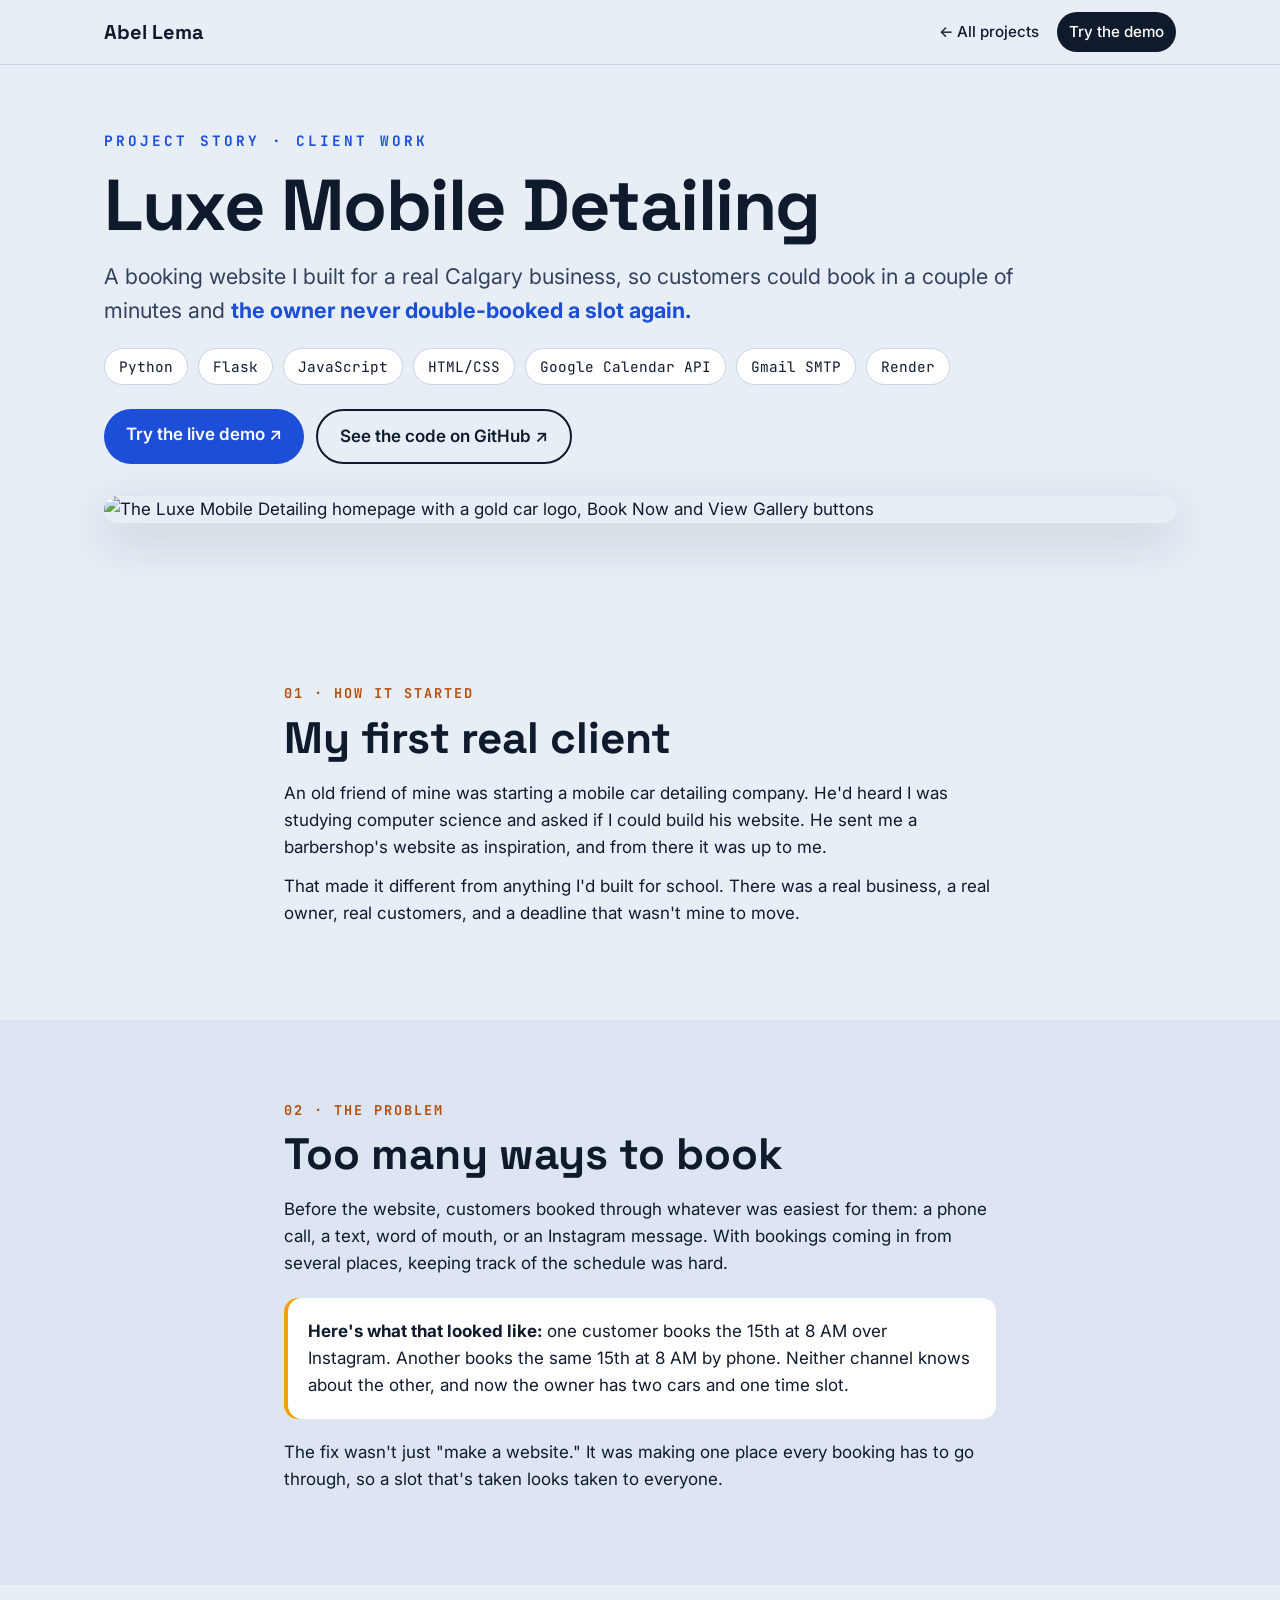
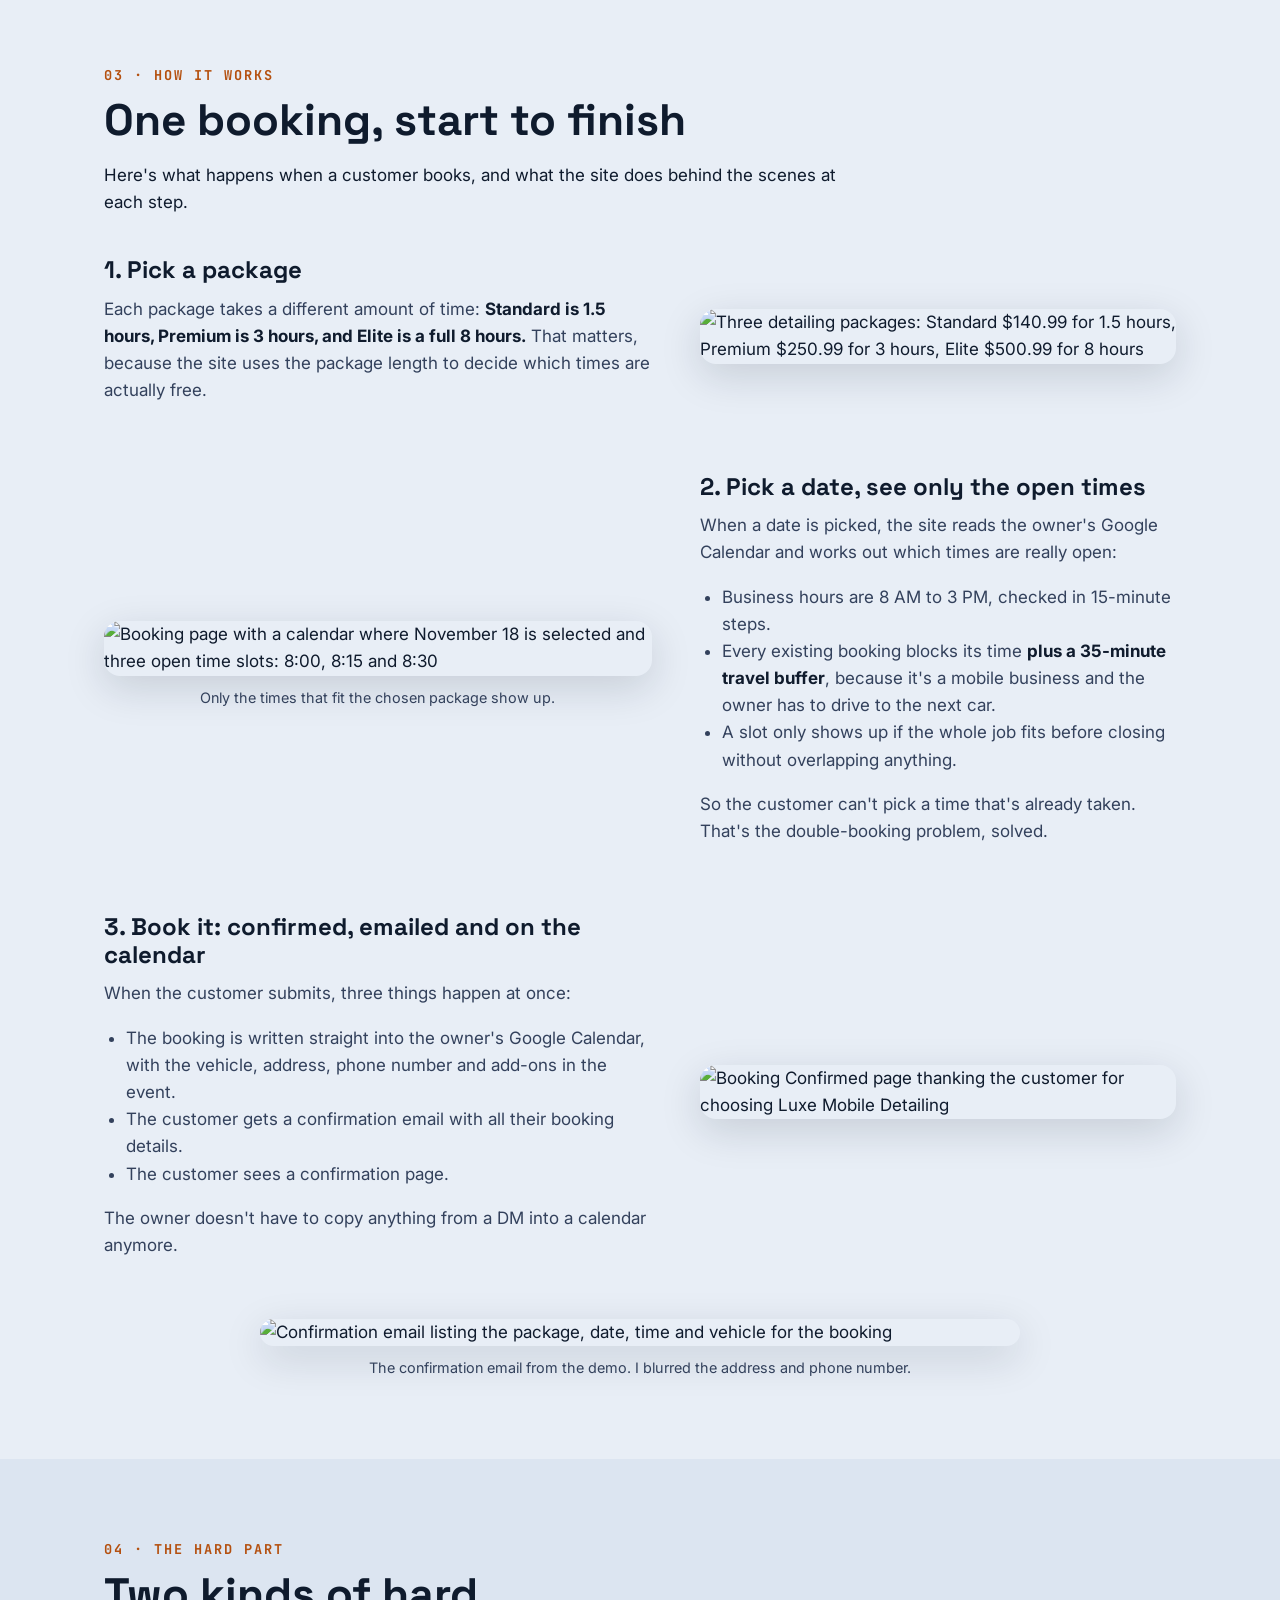
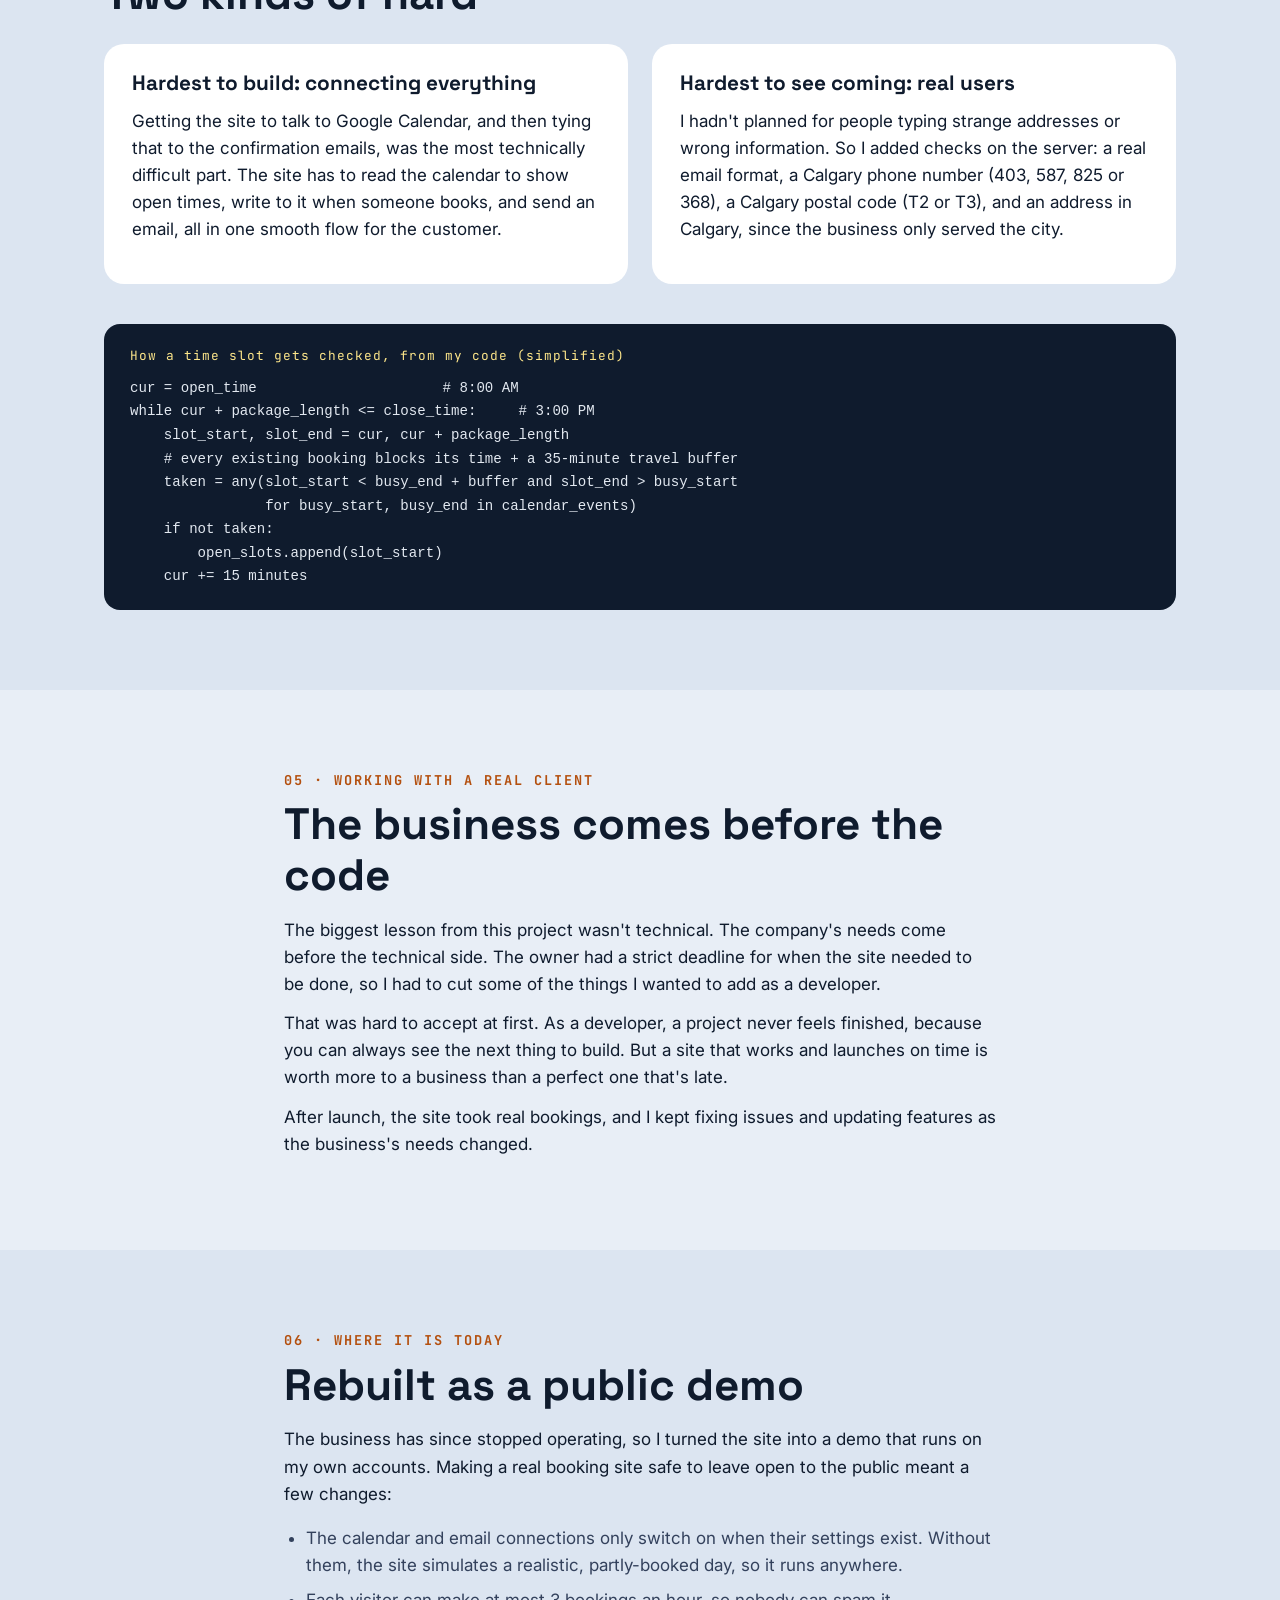
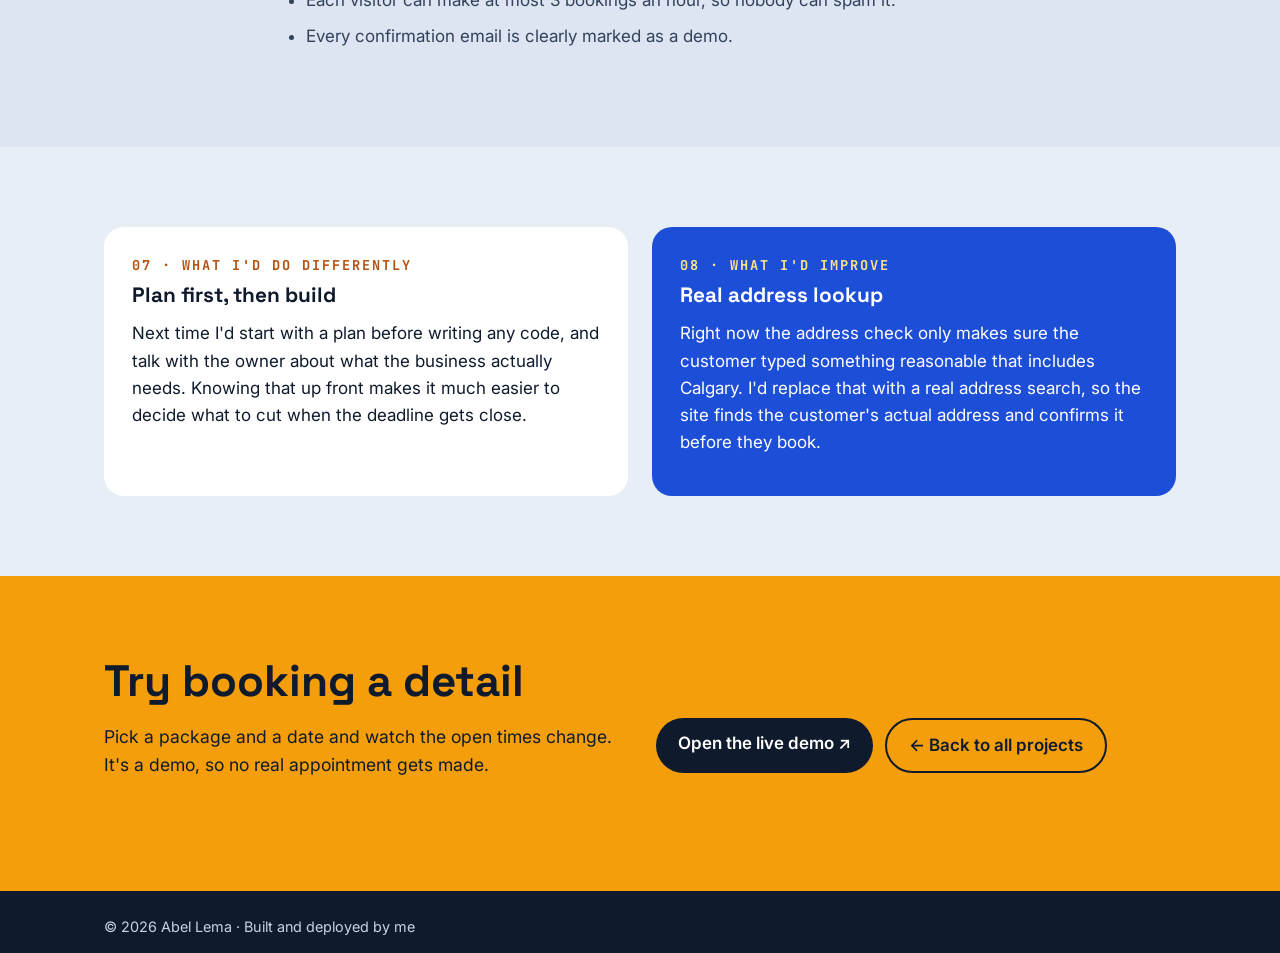
==== luxe.html @ e92a63a0 "Add files via upload" ====
<!doctype html>
<html lang="en">
<head>
  <meta charset="utf-8">
  <meta name="viewport" content="width=device-width, initial-scale=1">
  <title>Luxe Mobile Detailing | Abel Lema</title>
  <meta name="description" content="The story behind the Luxe Mobile Detailing booking website: a real Calgary client, a double-booking problem, and a Flask site connected to Google Calendar and email.">
  <link rel="preconnect" href="https://fonts.googleapis.com">
  <link href="https://fonts.googleapis.com/css2?family=Space+Grotesk:wght@500;700&family=Inter:wght@400;500;600;700&family=JetBrains+Mono:wght@500;700&display=swap" rel="stylesheet">
  <link rel="stylesheet" href="style.css">
</head>
<body>

<header class="nav">
  <div class="wrap nav-inner">
    <a href="index.html" class="logo">Abel Lema</a>
    <nav aria-label="Main">
      <a href="index.html#projects">← All projects</a>
      <a href="https://luxe-detailing-demo.onrender.com/" class="nav-cta" target="_blank" rel="noopener">Try the demo</a>
    </nav>
  </div>
</header>

<main>

  <!-- INTRO -->
  <section class="section case-hero">
    <div class="wrap">
      <p class="eyebrow">PROJECT STORY · CLIENT WORK</p>
      <h1>Luxe Mobile Detailing</h1>
      <p class="case-lead">A booking website I built for a real Calgary business, so customers could book in a couple of minutes and <strong>the owner never double-booked a slot again.</strong></p>
      <ul class="chips chips-light">
        <li>Python</li><li>Flask</li><li>JavaScript</li><li>HTML/CSS</li><li>Google Calendar API</li><li>Gmail SMTP</li><li>Render</li>
      </ul>
      <div class="btn-row">
        <a class="btn btn-primary" href="https://luxe-detailing-demo.onrender.com/" target="_blank" rel="noopener">Try the live demo ↗</a>
        <a class="btn btn-ghost" href="https://github.com/Abt567/luxe-detailing-demo" target="_blank" rel="noopener">See the code on GitHub ↗</a>
      </div>
      <img class="case-shot" src="images/luxe/home.jpg" alt="The Luxe Mobile Detailing homepage with a gold car logo, Book Now and View Gallery buttons">
    </div>
  </section>

  <!-- 1. HOW IT STARTED -->
  <section class="section">
    <div class="wrap narrow">
      <p class="step-num">01 · HOW IT STARTED</p>
      <h2>My first real client</h2>
      <p>An old friend of mine was starting a mobile car detailing company. He'd heard I was studying computer science and asked if I could build his website. He sent me a barbershop's website as inspiration, and from there it was up to me.</p>
      <p>That made it different from anything I'd built for school. There was a real business, a real owner, real customers, and a deadline that wasn't mine to move.</p>
    </div>
  </section>

  <!-- 2. THE PROBLEM -->
  <section class="section section-alt">
    <div class="wrap narrow">
      <p class="step-num">02 · THE PROBLEM</p>
      <h2>Too many ways to book</h2>
      <p>Before the website, customers booked through whatever was easiest for them: a phone call, a text, word of mouth, or an Instagram message. With bookings coming in from several places, keeping track of the schedule was hard.</p>
      <div class="callout">
        <strong>Here's what that looked like:</strong> one customer books the 15th at 8 AM over Instagram. Another books the same 15th at 8 AM by phone. Neither channel knows about the other, and now the owner has two cars and one time slot.
      </div>
      <p style="margin-top:20px">The fix wasn't just "make a website." It was making one place every booking has to go through, so a slot that's taken looks taken to everyone.</p>
    </div>
  </section>

  <!-- 3. THE SOLUTION, STEP BY STEP -->
  <section class="section">
    <div class="wrap">
      <div class="narrow">
        <p class="step-num">03 · HOW IT WORKS</p>
        <h2>One booking, start to finish</h2>
        <p>Here's what happens when a customer books, and what the site does behind the scenes at each step.</p>
      </div>

      <div class="story-row" style="margin-top:40px">
        <div class="story-text">
          <h3>1. Pick a package</h3>
          <p>Each package takes a different amount of time: <strong>Standard is 1.5 hours, Premium is 3 hours, and Elite is a full 8 hours.</strong> That matters, because the site uses the package length to decide which times are actually free.</p>
        </div>
        <figure class="story-img">
          <img src="images/luxe/packages.jpg" alt="Three detailing packages: Standard $140.99 for 1.5 hours, Premium $250.99 for 3 hours, Elite $500.99 for 8 hours">
        </figure>
      </div>

      <div class="story-row flip" style="margin-top:56px">
        <div class="story-text">
          <h3>2. Pick a date, see only the open times</h3>
          <p>When a date is picked, the site reads the owner's Google Calendar and works out which times are really open:</p>
          <ul>
            <li>Business hours are 8 AM to 3 PM, checked in 15-minute steps.</li>
            <li>Every existing booking blocks its time <strong>plus a 35-minute travel buffer</strong>, because it's a mobile business and the owner has to drive to the next car.</li>
            <li>A slot only shows up if the whole job fits before closing without overlapping anything.</li>
          </ul>
          <p>So the customer can't pick a time that's already taken. That's the double-booking problem, solved.</p>
        </div>
        <figure class="story-img">
          <img src="images/luxe/booking.jpg" alt="Booking page with a calendar where November 18 is selected and three open time slots: 8:00, 8:15 and 8:30">
          <figcaption>Only the times that fit the chosen package show up.</figcaption>
        </figure>
      </div>

      <div class="story-row" style="margin-top:56px">
        <div class="story-text">
          <h3>3. Book it: confirmed, emailed and on the calendar</h3>
          <p>When the customer submits, three things happen at once:</p>
          <ul>
            <li>The booking is written straight into the owner's Google Calendar, with the vehicle, address, phone number and add-ons in the event.</li>
            <li>The customer gets a confirmation email with all their booking details.</li>
            <li>The customer sees a confirmation page.</li>
          </ul>
          <p>The owner doesn't have to copy anything from a DM into a calendar anymore.</p>
        </div>
        <figure class="story-img">
          <img src="images/luxe/confirmed.jpg" alt="Booking Confirmed page thanking the customer for choosing Luxe Mobile Detailing">
        </figure>
      </div>

      <figure class="story-img email-shot">
        <img src="images/luxe/email.jpg" alt="Confirmation email listing the package, date, time and vehicle for the booking">
        <figcaption>The confirmation email from the demo. I blurred the address and phone number.</figcaption>
      </figure>
    </div>
  </section>

  <!-- 4. THE HARD PART -->
  <section class="section section-alt">
    <div class="wrap">
      <div class="narrow">
        <p class="step-num">04 · THE HARD PART</p>
        <h2>Two kinds of hard</h2>
      </div>
      <div class="two-col" style="margin-top:24px">
        <div class="card">
          <h3>Hardest to build: connecting everything</h3>
          <p>Getting the site to talk to Google Calendar, and then tying that to the confirmation emails, was the most technically difficult part. The site has to read the calendar to show open times, write to it when someone books, and send an email, all in one smooth flow for the customer.</p>
        </div>
        <div class="card">
          <h3>Hardest to see coming: real users</h3>
          <p>I hadn't planned for people typing strange addresses or wrong information. So I added checks on the server: a real email format, a Calgary phone number (403, 587, 825 or 368), a Calgary postal code (T2 or T3), and an address in Calgary, since the business only served the city.</p>
        </div>
      </div>
      <div class="code-card">
        <p class="code-title">How a time slot gets checked, from my code (simplified)</p>
<pre><code>cur = open_time                      # 8:00 AM
while cur + package_length &lt;= close_time:     # 3:00 PM
    slot_start, slot_end = cur, cur + package_length
    # every existing booking blocks its time + a 35-minute travel buffer
    taken = any(slot_start &lt; busy_end + buffer and slot_end &gt; busy_start
                for busy_start, busy_end in calendar_events)
    if not taken:
        open_slots.append(slot_start)
    cur += 15 minutes</code></pre>
      </div>
    </div>
  </section>

  <!-- 5. WORKING WITH A CLIENT -->
  <section class="section">
    <div class="wrap narrow">
      <p class="step-num">05 · WORKING WITH A REAL CLIENT</p>
      <h2>The business comes before the code</h2>
      <p>The biggest lesson from this project wasn't technical. The company's needs come before the technical side. The owner had a strict deadline for when the site needed to be done, so I had to cut some of the things I wanted to add as a developer.</p>
      <p>That was hard to accept at first. As a developer, a project never feels finished, because you can always see the next thing to build. But a site that works and launches on time is worth more to a business than a perfect one that's late.</p>
      <p>After launch, the site took real bookings, and I kept fixing issues and updating features as the business's needs changed.</p>
    </div>
  </section>

  <!-- 6. TODAY -->
  <section class="section section-alt">
    <div class="wrap narrow">
      <p class="step-num">06 · WHERE IT IS TODAY</p>
      <h2>Rebuilt as a public demo</h2>
      <p>The business has since stopped operating, so I turned the site into a demo that runs on my own accounts. Making a real booking site safe to leave open to the public meant a few changes:</p>
      <ul class="plain-list">
        <li>The calendar and email connections only switch on when their settings exist. Without them, the site simulates a realistic, partly-booked day, so it runs anywhere.</li>
        <li>Each visitor can make at most 3 bookings an hour, so nobody can spam it.</li>
        <li>Every confirmation email is clearly marked as a demo.</li>
      </ul>
    </div>
  </section>

  <!-- 7. LEARNED + NEXT -->
  <section class="section">
    <div class="wrap two-col">
      <div class="card">
        <p class="step-num">07 · WHAT I'D DO DIFFERENTLY</p>
        <h3>Plan first, then build</h3>
        <p>Next time I'd start with a plan before writing any code, and talk with the owner about what the business actually needs. Knowing that up front makes it much easier to decide what to cut when the deadline gets close.</p>
      </div>
      <div class="card card-blue">
        <p class="step-num step-num-light">08 · WHAT I'D IMPROVE</p>
        <h3>Real address lookup</h3>
        <p>Right now the address check only makes sure the customer typed something reasonable that includes Calgary. I'd replace that with a real address search, so the site finds the customer's actual address and confirms it before they book.</p>
      </div>
    </div>
  </section>

  <!-- CTA -->
  <section class="section contact">
    <div class="wrap contact-inner">
      <div>
        <h2>Try booking a detail</h2>
        <p class="lead">Pick a package and a date and watch the open times change. It's a demo, so no real appointment gets made.</p>
      </div>
      <div class="btn-row">
        <a class="btn btn-dark" href="https://luxe-detailing-demo.onrender.com/" target="_blank" rel="noopener">Open the live demo ↗</a>
        <a class="btn btn-ghost" href="index.html#projects">← Back to all projects</a>
      </div>
    </div>
  </section>

</main>

<footer class="footer">
  <div class="wrap">© 2026 Abel Lema · Built and deployed by me</div>
</footer>

</body>
</html>
---- style.css ----
:root {
  --ink: #0F1B2D;
  --muted: #33415C;
  --ground: #E8EEF6;
  --card: #FFFFFF;
  --blue: #1D4ED8;
  --amber: #F59E0B;
  --amber-ink: #B4500F;
  --line: #C9D3E3;
  --radius: 20px;
}

* { box-sizing: border-box; }
html { scroll-behavior: smooth; scroll-padding-top: 72px; }
body {
  margin: 0;
  font-family: Inter, system-ui, sans-serif;
  color: var(--ink);
  background: var(--ground);
  line-height: 1.6;
  font-size: 17px;
}
img { max-width: 100%; display: block; }
a { color: var(--blue); }
h1, h2, h3 { font-family: "Space Grotesk", Inter, sans-serif; line-height: 1.15; margin: 0 0 12px; }
h2 { font-size: clamp(2rem, 4vw, 2.75rem); margin-bottom: 16px; }
h3 { font-size: 1.3rem; }
p { margin: 0 0 12px; }

.wrap { max-width: 1120px; margin: 0 auto; padding: 0 24px; }

/* Nav */
.nav { position: sticky; top: 0; z-index: 10; background: rgba(232, 238, 246, 0.92); backdrop-filter: blur(8px); border-bottom: 1px solid var(--line); }
.nav-inner { display: flex; align-items: center; justify-content: space-between; height: 64px; gap: 16px; }
.logo { font-family: "Space Grotesk", sans-serif; font-weight: 700; font-size: 1.25rem; color: var(--ink); text-decoration: none; }
.nav nav { display: flex; gap: 6px; flex-wrap: wrap; justify-content: flex-end; }
.nav nav a { color: var(--ink); text-decoration: none; font-weight: 500; padding: 8px 12px; border-radius: 999px; font-size: 0.95rem; }
.nav nav a:hover { background: var(--card); }
.nav nav a.nav-cta { background: var(--ink); color: #fff; }

/* Hero */
.hero { padding: 72px 0 80px; }
.hero-inner { display: grid; grid-template-columns: 1.6fr 1fr; gap: 48px; align-items: center; }
.eyebrow { font-family: "JetBrains Mono", monospace; font-weight: 700; letter-spacing: 3px; color: var(--blue); font-size: 0.9rem; }
.hero h1 { font-size: clamp(3.2rem, 9vw, 6rem); letter-spacing: -2px; margin-bottom: 16px; }
.hero-sub { font-weight: 600; font-size: 1.15rem; }
.hero-tag { font-size: 1.35rem; color: var(--muted); }
.hero-tag span { color: var(--blue); font-weight: 700; }
.hero-intro { color: var(--muted); max-width: 60ch; }
.hero-photo { position: relative; aspect-ratio: 1; border-radius: 50%; overflow: hidden; background: var(--card); border: 6px solid var(--card); box-shadow: 0 12px 40px rgba(15, 27, 45, 0.12); }
.hero-photo img { width: 100%; height: 100%; object-fit: cover; }
.photo-fallback { display: none; }
.hero-photo.no-photo { display: grid; place-items: center; background: var(--ink); }
.hero-photo.no-photo img { display: none; }
.hero-photo.no-photo .photo-fallback { display: block; color: #fff; font-family: "Space Grotesk", sans-serif; font-size: 5rem; font-weight: 700; }

/* Buttons */
.btn-row { display: flex; gap: 12px; flex-wrap: wrap; margin-top: 24px; }
.btn { display: inline-block; padding: 12px 22px; border-radius: 999px; font-weight: 600; text-decoration: none; min-height: 44px; }
.btn-primary { background: var(--blue); color: #fff; }
.btn-primary:hover { background: #1E3A8A; }
.btn-ghost { background: transparent; color: var(--ink); border: 2px solid var(--ink); }
.btn-ghost:hover { background: var(--ink); color: #fff; }

/* Sections */
.section { padding: 80px 0; }
.section-alt { background: #DCE5F1; }
.lead { font-size: 1.1rem; color: var(--muted); margin-bottom: 32px; max-width: 65ch; }
.card { background: var(--card); border-radius: var(--radius); padding: 28px; }
.card-blue { background: var(--blue); color: #fff; }
.card-dark { background: var(--ink); color: #fff; }
.small-note { color: var(--muted); font-size: 0.95rem; }

/* About */
.about-grid { display: grid; grid-template-columns: 1.4fr 1fr; gap: 24px; align-items: start; }
.about-story p { color: var(--muted); }
.about-side { display: flex; flex-direction: column; gap: 24px; }
.value-list, .goal-list { list-style: none; padding: 0; margin: 0; display: flex; flex-direction: column; gap: 10px; }
.goal-list span { font-weight: 700; color: var(--amber-ink); margin-right: 6px; }

/* Skills */
.comp-grid { display: grid; grid-template-columns: repeat(3, 1fr); gap: 20px; margin-bottom: 24px; }
.comp h3 { color: var(--blue); }
.comp p { color: var(--muted); margin: 0; }
.chips { list-style: none; padding: 0; margin: 0; display: flex; flex-wrap: wrap; gap: 10px; }
.chips li { font-family: "JetBrains Mono", monospace; font-size: 0.9rem; padding: 6px 14px; border: 1px solid rgba(255, 255, 255, 0.35); border-radius: 999px; }

/* Timeline */
.timeline { list-style: none; margin: 0; padding: 0 0 0 32px; border-left: 4px solid var(--line); display: flex; flex-direction: column; gap: 36px; }
.timeline li { position: relative; }
.timeline li::before { content: ""; position: absolute; left: -45px; top: 4px; width: 22px; height: 22px; border-radius: 50%; background: var(--amber); border: 4px solid var(--ground); }
.timeline li.t-now::before { background: var(--blue); }
.t-date { font-family: "JetBrains Mono", monospace; font-weight: 700; color: var(--amber-ink); font-size: 0.9rem; margin-bottom: 4px; }
.t-now .t-date { color: var(--blue); }
.timeline p:not(.t-date) { color: var(--muted); max-width: 72ch; }

/* Projects */
.proj-grid { display: grid; grid-template-columns: repeat(2, 1fr); gap: 24px; }
.proj { display: flex; flex-direction: column; }
.proj-img { border-radius: 12px; margin-bottom: 18px; border: 1px solid var(--line); aspect-ratio: 16 / 9; object-fit: cover; width: 100%; }
.proj .tags { font-family: "JetBrains Mono", monospace; font-size: 0.85rem; color: var(--blue); }
.proj ul { color: var(--muted); padding-left: 20px; margin: 0 0 20px; flex: 1; }
.proj .btn { align-self: flex-start; }
.badge { font-family: "JetBrains Mono", monospace; font-size: 0.75rem; background: #FEF3C7; color: var(--amber-ink); padding: 3px 10px; border-radius: 999px; vertical-align: middle; }

/* Achievements */
.ach-grid { display: grid; grid-template-columns: repeat(auto-fit, minmax(200px, 1fr)); gap: 20px; }
.ach-big { font-family: "Space Grotesk", sans-serif; font-weight: 700; font-size: 2.2rem; color: var(--blue); margin-bottom: 4px; }
.ach p:last-child { color: var(--muted); margin: 0; }

/* Contact */
.contact { background: var(--amber); }
.contact .lead { color: var(--ink); }
.contact-inner { display: grid; grid-template-columns: 1fr 1fr; gap: 32px; align-items: center; }
.contact-list { list-style: none; padding: 0; margin: 0; display: flex; flex-direction: column; gap: 12px; }
.contact-list a { color: var(--ink); font-weight: 600; font-size: 1.1rem; word-break: break-word; }

.footer { background: var(--ink); color: #C9D3E3; padding: 24px 0; font-size: 0.9rem; }

/* Phone and tablet */
@media (max-width: 860px) {
  .hero-inner, .about-grid, .contact-inner, .proj-grid { grid-template-columns: 1fr; }
  .comp-grid { grid-template-columns: 1fr 1fr; }
  .hero-photo { max-width: 280px; order: -1; }
  .nav nav a:not(.nav-cta) { display: none; }
}
@media (max-width: 560px) {
  .comp-grid { grid-template-columns: 1fr; }
  .section { padding: 56px 0; }
}

/* ---------- Project story pages ---------- */
.narrow { max-width: 760px; }
.case-hero { padding-top: 64px; }
.case-hero h1 { font-size: clamp(2.6rem, 7vw, 4.5rem); letter-spacing: -1.5px; }
.case-lead { font-size: 1.35rem; color: var(--muted); max-width: 60ch; }
.case-lead strong { color: var(--blue); }
.chips-light li { border-color: var(--line); background: var(--card); color: var(--ink); }
.case-hero .chips { margin: 20px 0 4px; }
.case-shot { margin-top: 32px; border-radius: var(--radius); box-shadow: 0 16px 50px rgba(15, 27, 45, 0.18); width: 100%; }
.step-num { font-family: "JetBrains Mono", monospace; font-weight: 700; font-size: 0.85rem; letter-spacing: 2px; color: var(--amber-ink); margin-bottom: 8px; }
.step-num-light { color: #FDE68A; }
.callout { background: var(--card); border-radius: 14px; padding: 20px 24px; margin-top: 20px; box-shadow: inset 4px 0 0 var(--amber); }
.section p { max-width: 70ch; }

.story-row { display: grid; grid-template-columns: 1.15fr 1fr; gap: 48px; align-items: center; }
.story-row.flip .story-text { order: 2; }
.story-text ul, .story-text ol { color: var(--muted); padding-left: 22px; }
.story-text p { color: var(--muted); }
.steps { display: flex; flex-direction: column; gap: 8px; margin: 16px 0; color: var(--muted); padding-left: 22px; }
.steps strong, .story-text strong { color: var(--ink); }
.story-img { margin: 0; }
.story-img img { border-radius: 16px; box-shadow: 0 12px 40px rgba(15, 27, 45, 0.15); width: 100%; }
.story-img.phone { max-width: 340px; justify-self: center; }
.story-img figcaption, .gallery figcaption { font-size: 0.9rem; color: var(--muted); margin-top: 10px; text-align: center; }

.code-card { background: var(--ink); color: #E2E8F0; border-radius: 16px; padding: 22px 26px; margin-top: 40px; overflow-x: auto; }
.code-title { font-family: "JetBrains Mono", monospace; font-size: 0.8rem; letter-spacing: 1px; color: #FDE68A; margin-bottom: 10px; }
.code-card pre { margin: 0; font-family: "JetBrains Mono", monospace; font-size: 0.88rem; line-height: 1.6; }

.gallery { display: grid; grid-template-columns: repeat(3, 1fr); gap: 20px; margin-top: 36px; }
.gallery figure { margin: 0; }
.gallery img { border-radius: 12px; aspect-ratio: 16 / 9; object-fit: cover; width: 100%; box-shadow: 0 8px 24px rgba(15, 27, 45, 0.12); }

.two-col { display: grid; grid-template-columns: 1fr 1fr; gap: 24px; }
.btn-dark { background: var(--ink); color: #fff; }
.btn-dark:hover { background: #000; }
.read-story { font-weight: 700; text-decoration: none; margin-bottom: 14px; align-self: flex-start; }
.read-story:hover { text-decoration: underline; }

@media (max-width: 860px) {
  .story-row, .two-col { grid-template-columns: 1fr; gap: 28px; }
  .story-row.flip .story-text { order: 0; }
  .gallery { grid-template-columns: 1fr 1fr; }
}
@media (max-width: 560px) {
  .gallery { grid-template-columns: 1fr; }
}
.email-shot { max-width: 760px; margin: 48px auto 0; }
.plain-list { color: var(--muted); padding-left: 22px; display: flex; flex-direction: column; gap: 8px; }
.story-text h3 { font-size: 1.5rem; }
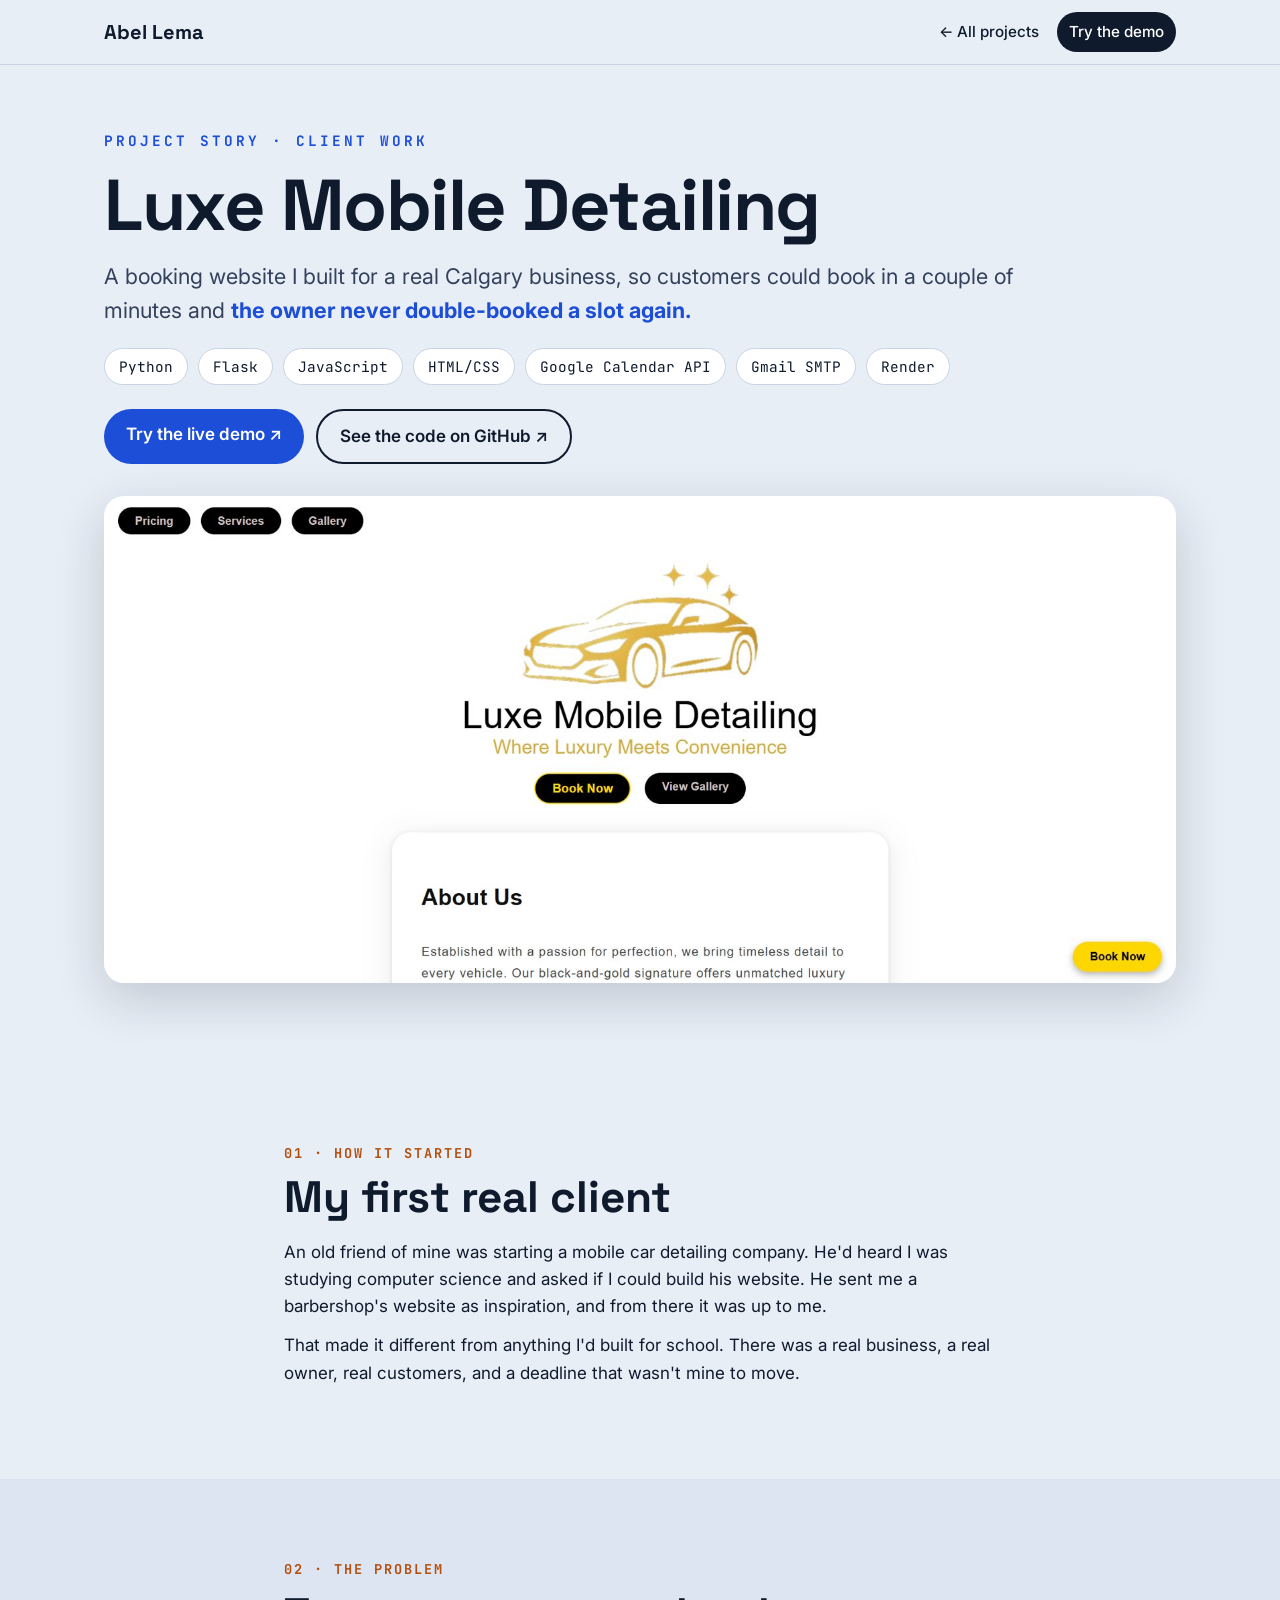
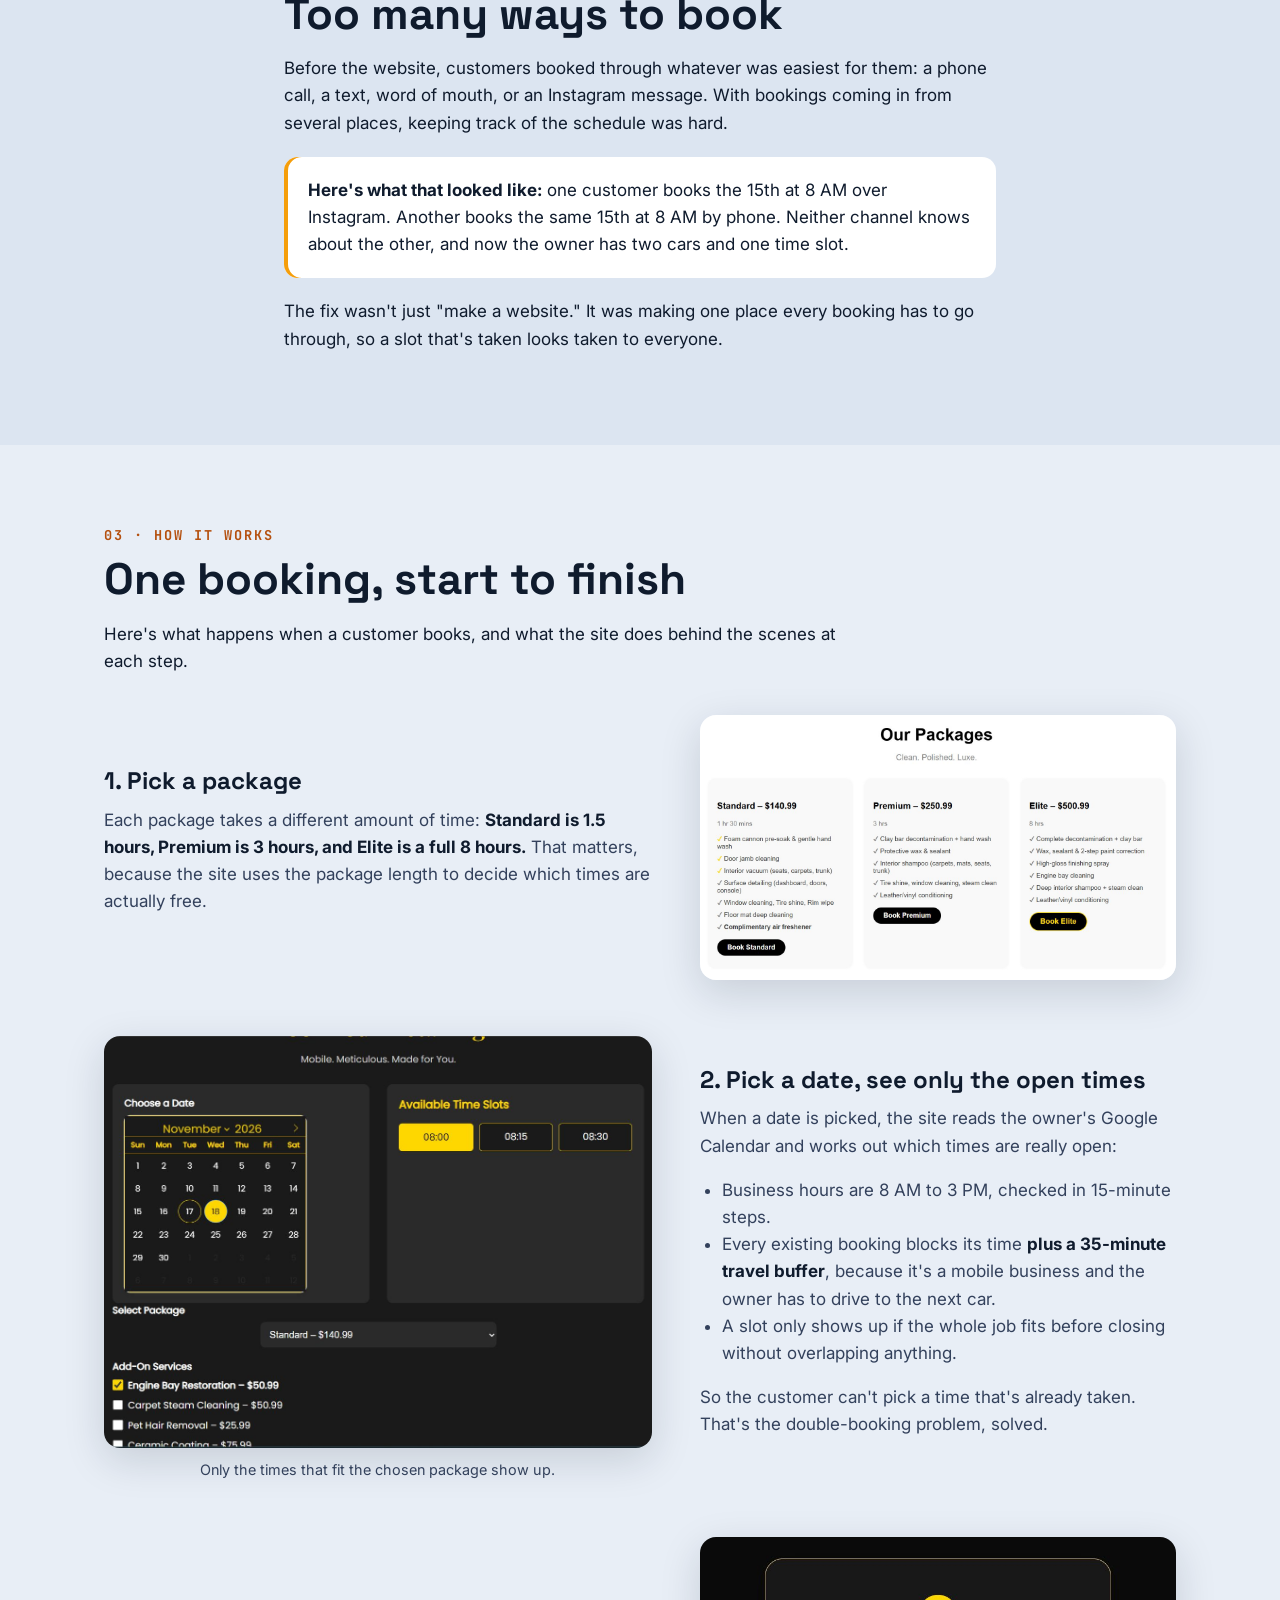
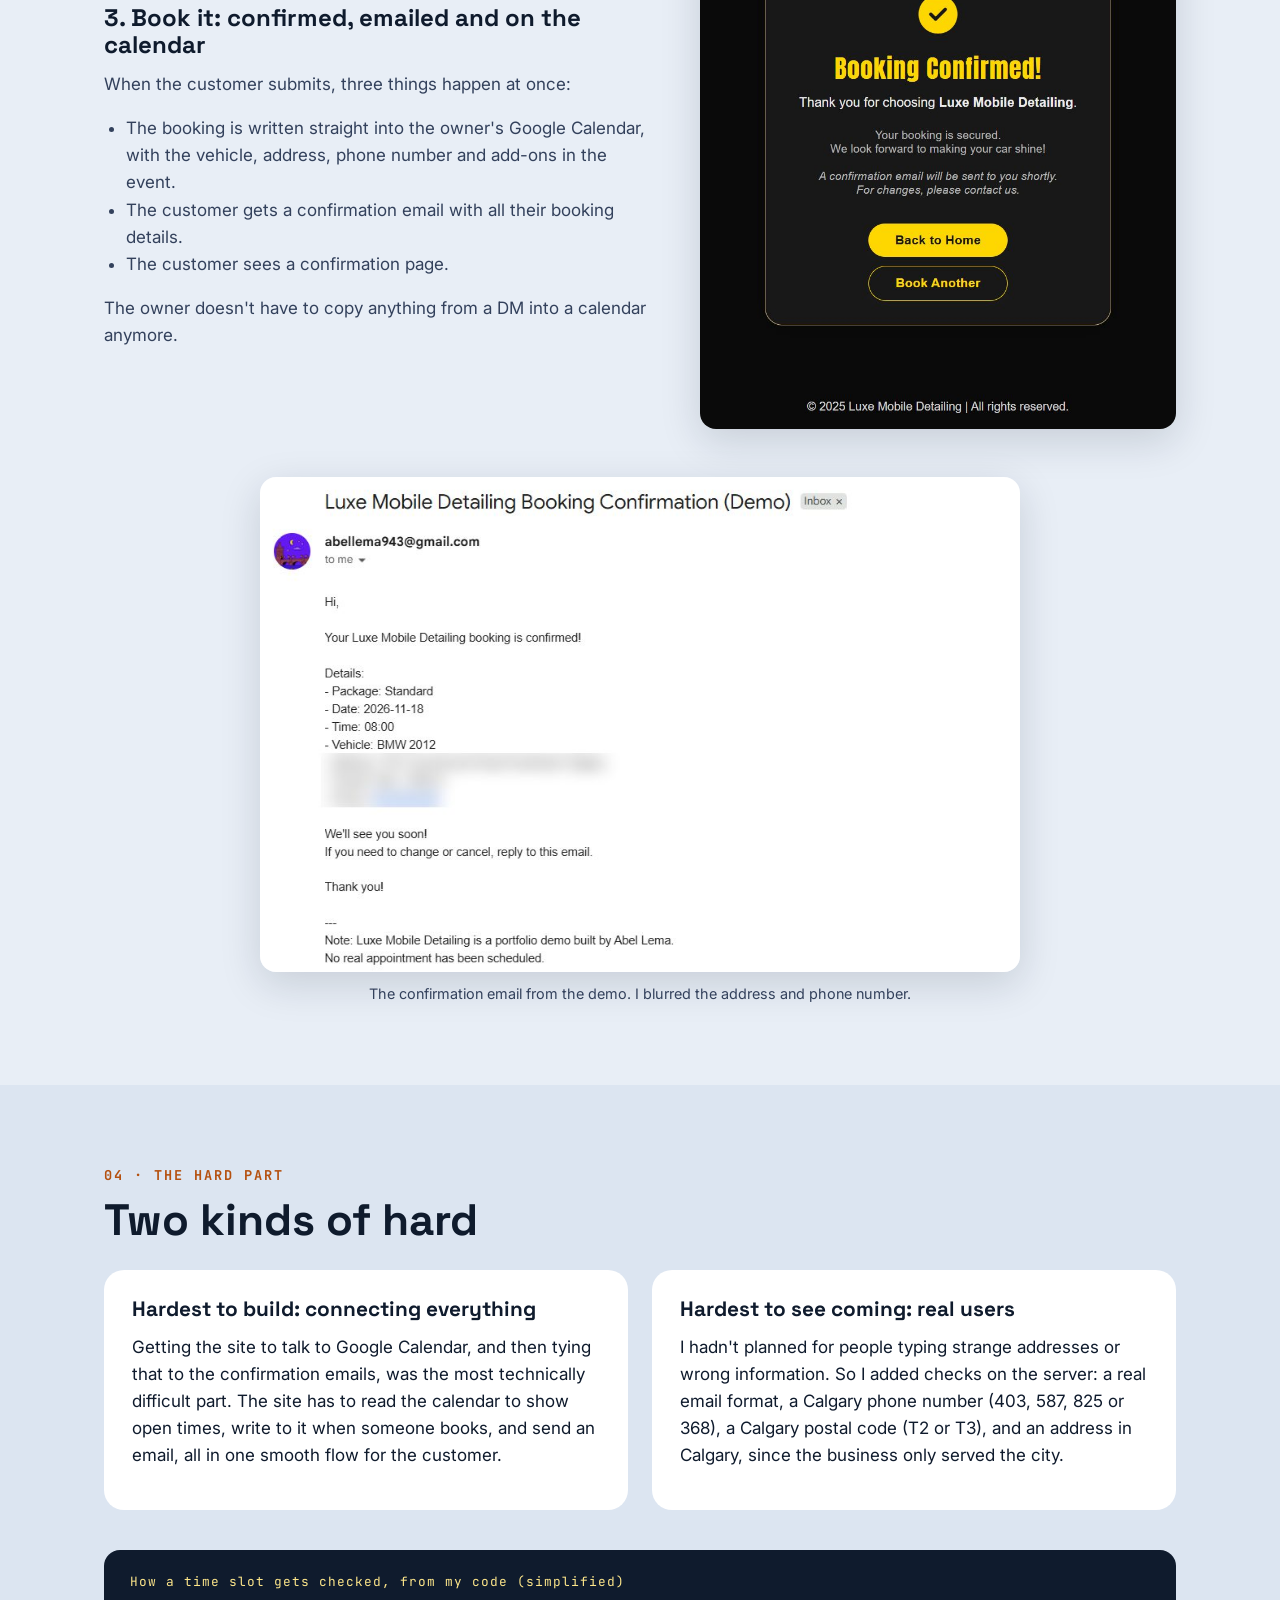
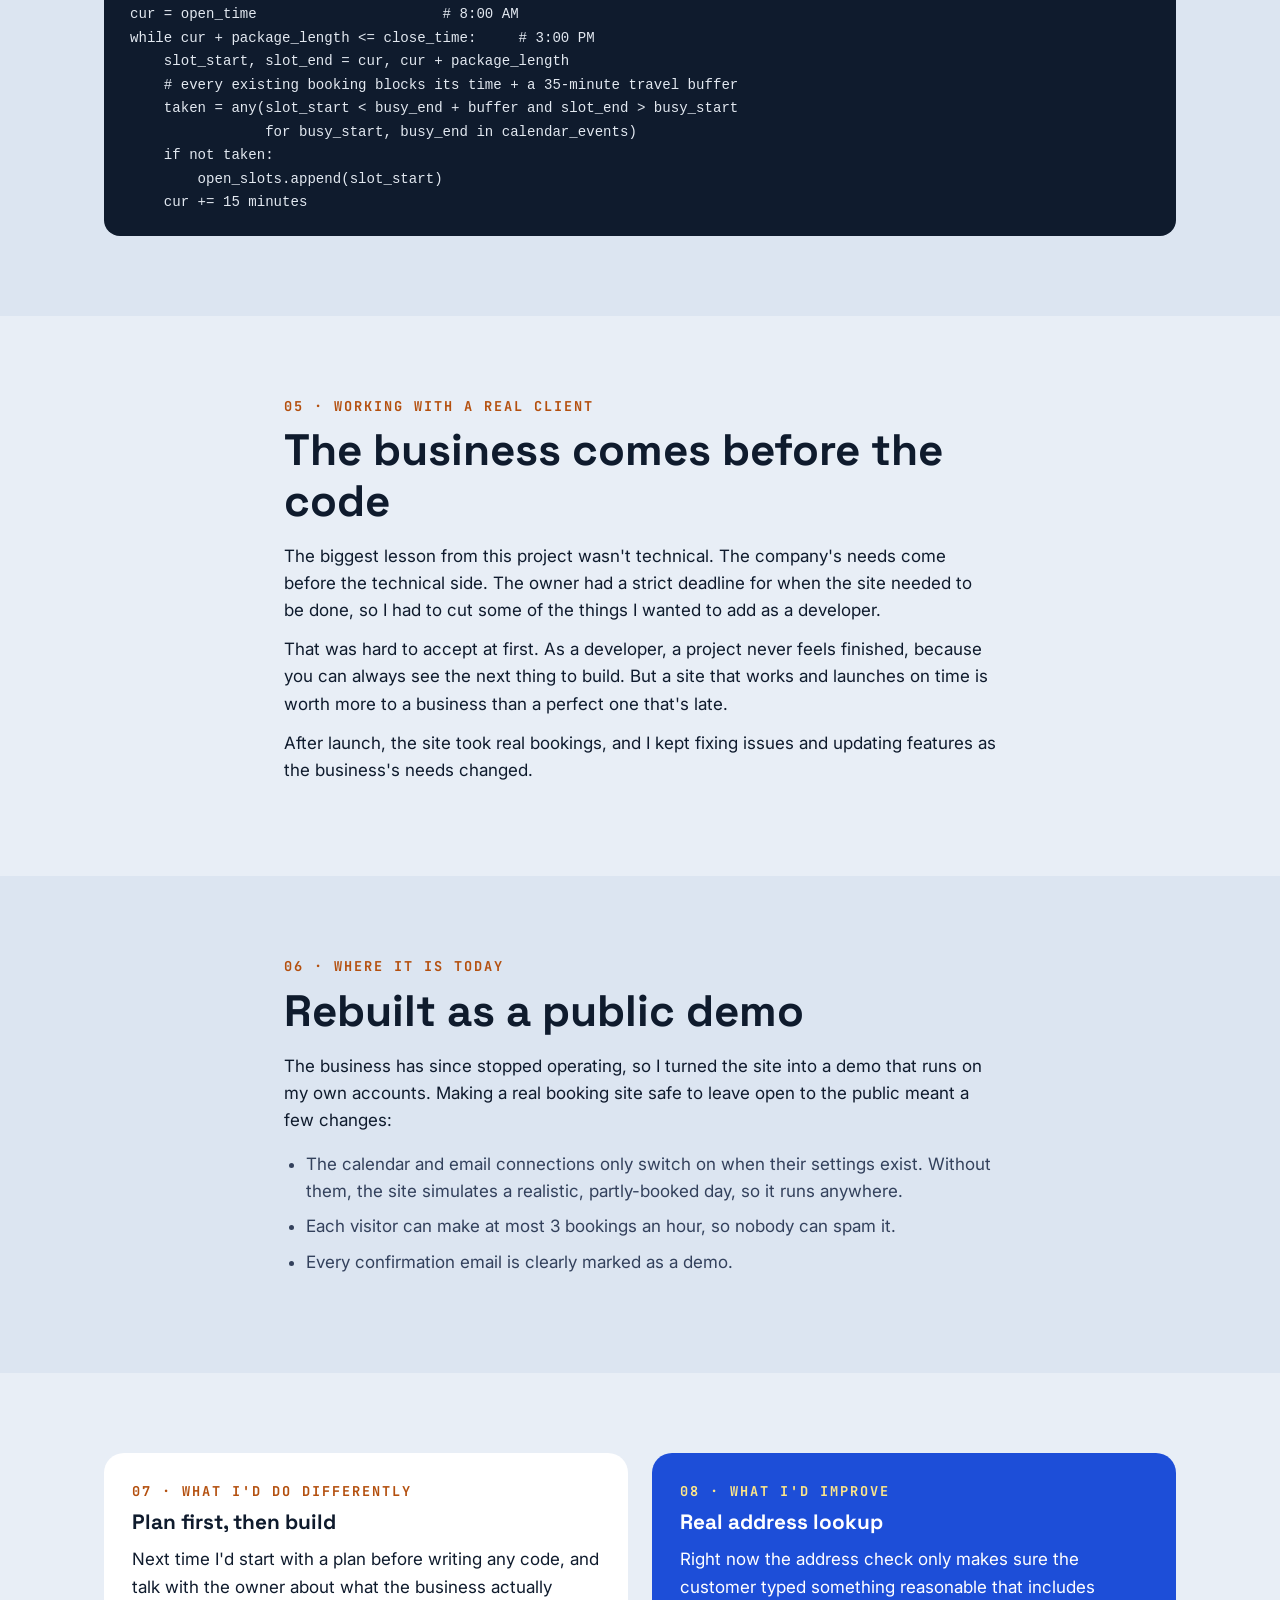
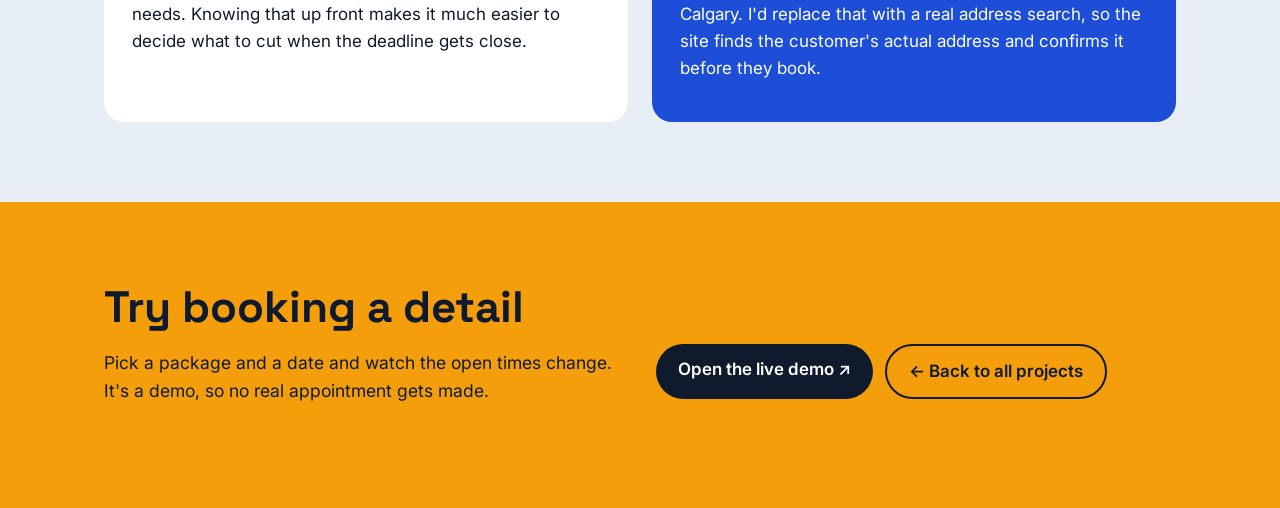
==== commit 4e8c3d6c: "small updates wording" ====
--- a/luxe.html
+++ b/luxe.html
@@ -211,9 +211,7 @@
 
 </main>
 
-<footer class="footer">
-  <div class="wrap">© 2026 Abel Lema · Built and deployed by me</div>
-</footer>
+
 
 </body>
 </html>
